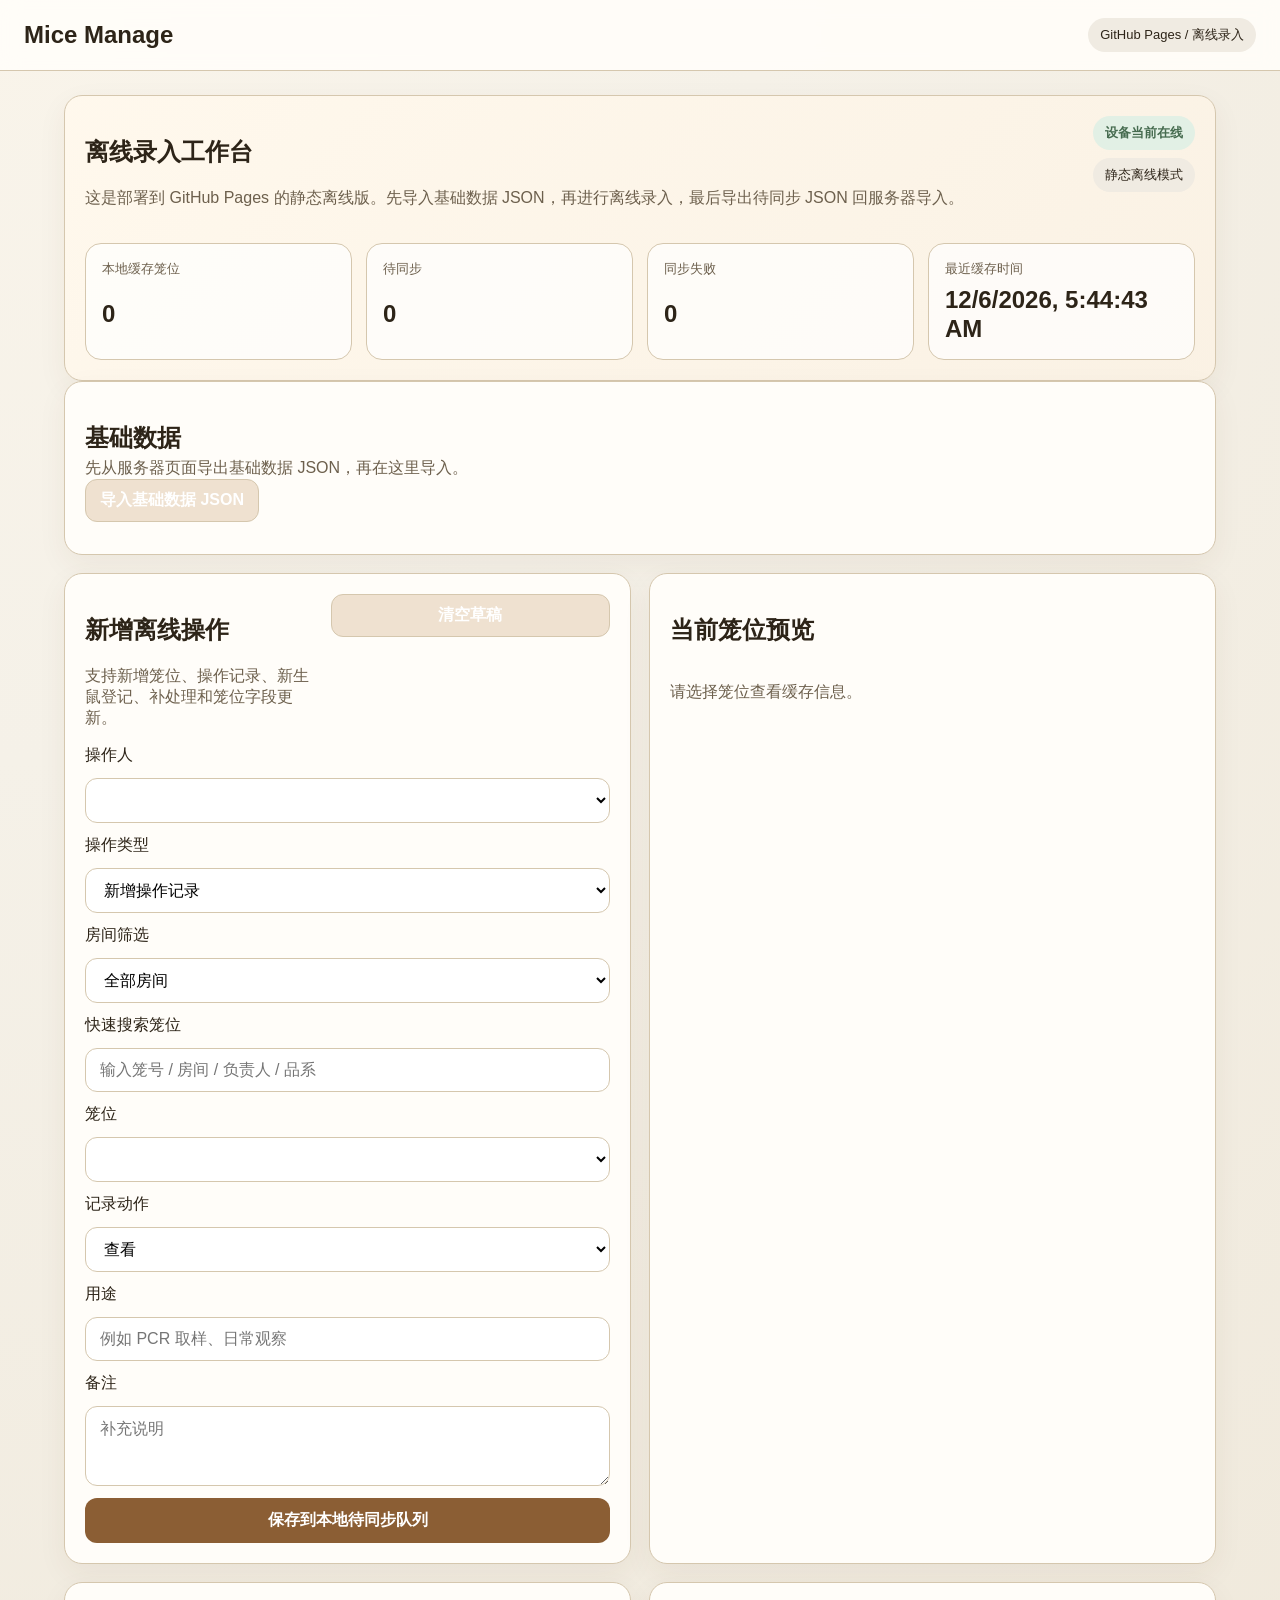
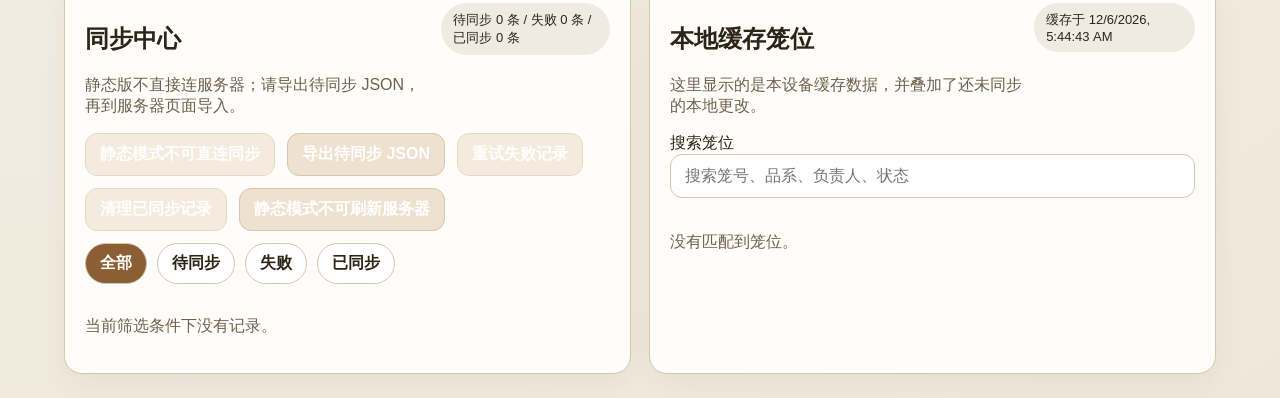
==== docs/index.html @ 8b583c90 "Prepare offline frontend for GitHub Pages" ====
﻿<!DOCTYPE html>
<html lang="zh-CN">
<head>
    <meta charset="UTF-8">
    <meta name="viewport" content="width=device-width, initial-scale=1.0">
    <title>Mice Manage</title>
    <meta name="theme-color" content="#9a6b3a">
    <meta name="apple-mobile-web-app-capable" content="yes">
    <meta name="apple-mobile-web-app-status-bar-style" content="default">
    <link rel="manifest" href="./manifest.json">
    <link rel="stylesheet" href="./styles.css">
</head>
<body>
    <header class="topbar">
        <div>
            <span class="brand">Mice Manage</span>
        </div>
        <nav class="nav">
            <span class="user-chip">GitHub Pages / 离线录入</span>
        </nav>
    </header>

    <main class="page">
        <section class="panel hero-panel">
            <div class="panel-header">
                <div>
                    <h1>离线录入工作台</h1>
                    <p class="muted">这是部署到 GitHub Pages 的静态离线版。先导入基础数据 JSON，再进行离线录入，最后导出待同步 JSON 回服务器导入。</p>
                </div>
                <div class="status-stack">
                    <span id="network-status" class="status-badge">检测网络中</span>
                    <span id="server-status" class="user-chip">静态离线模式</span>
                </div>
            </div>

            <div class="stats-grid">
                <article class="stat-card"><span class="stat-label">本地缓存笼位</span><strong id="stat-cages">0</strong></article>
                <article class="stat-card"><span class="stat-label">待同步</span><strong id="stat-pending">0</strong></article>
                <article class="stat-card"><span class="stat-label">同步失败</span><strong id="stat-failed">0</strong></article>
                <article class="stat-card"><span class="stat-label">最近缓存时间</span><strong id="stat-cache-time">未缓存</strong></article>
            </div>

            <div id="notice-banner" class="notice-banner hidden"></div>
        </section>

        <section class="panel">
            <div class="section-head">
                <div>
                    <h2>基础数据</h2>
                    <p class="muted">先从服务器页面导出基础数据 JSON，再在这里导入。</p>
                </div>
            </div>
            <div class="action-row">
                <button id="import-bootstrap-button" type="button" class="ghost-button">导入基础数据 JSON</button>
                <input id="bootstrap-file-input" type="file" accept=".json,application/json" class="hidden">
            </div>
        </section>

        <section class="detail-layout">
            <article class="panel">
                <div class="panel-header">
                    <div>
                        <h2>新增离线操作</h2>
                        <p class="muted">支持新增笼位、操作记录、新生鼠登记、补处理和笼位字段更新。</p>
                    </div>
                    <button id="clear-draft-button" type="button" class="ghost-button">清空草稿</button>
                </div>

                <form id="offline-form" class="stack-form">
                    <label for="operator-name">操作人</label>
                    <select id="operator-name" required></select>

                    <label for="action-type">操作类型</label>
                    <select id="action-type" required>
                        <option value="add_usage_record">新增操作记录</option>
                        <option value="add_birth_record">新增新生鼠登记</option>
                        <option value="update_birth_processing">补填新生鼠处理</option>
                        <option value="update_cage_fields">更新笼位字段</option>
                        <option value="create_cage">新增笼位</option>
                    </select>

                    <div id="existing-cage-fields" class="stack-form">
                        <label for="offline-room-filter">房间筛选</label>
                        <select id="offline-room-filter"></select>
                        <label for="offline-cage-search">快速搜索笼位</label>
                        <input id="offline-cage-search" type="text" placeholder="输入笼号 / 房间 / 负责人 / 品系">
                        <label for="cage-code">笼位</label>
                        <select id="cage-code"></select>
                    </div>

                    <div id="usage-fields" class="stack-form action-fields">
                        <label for="record-action">记录动作</label>
                        <select id="record-action"></select>
                        <label for="record-purpose">用途</label>
                        <input id="record-purpose" type="text" placeholder="例如 PCR 取样、日常观察">
                        <label for="record-note">备注</label>
                        <textarea id="record-note" rows="3" placeholder="补充说明"></textarea>
                    </div>

                    <div id="birth-fields" class="stack-form action-fields hidden">
                        <label for="birth-date">出生日期</label>
                        <input id="birth-date" type="date">
                        <label for="birth-count">数量</label>
                        <input id="birth-count" type="number" min="0" value="0">
                        <label for="birth-codes">编号</label>
                        <input id="birth-codes" type="text" placeholder="例如 1-8">
                        <label for="birth-note">备注</label>
                        <textarea id="birth-note" rows="3" placeholder="补充新生鼠情况"></textarea>
                    </div>

                    <div id="processing-fields" class="stack-form action-fields hidden">
                        <label for="birth-record-id">新生鼠记录</label>
                        <select id="birth-record-id"></select>
                        <label for="processing-text">处理内容</label>
                        <input id="processing-text" type="text" placeholder="例如 已分笼、已处死">
                    </div>

                    <div id="update-fields" class="stack-form action-fields hidden">
                        <label for="update-strain">品系 / 基因型</label>
                        <input id="update-strain" type="text">
                        <label for="update-male-code">父本编号-DOB</label>
                        <input id="update-male-code" type="text">
                        <label for="update-female-code">母本编号-DOB</label>
                        <input id="update-female-code" type="text">
                        <label for="update-setup-date">合笼日期</label>
                        <input id="update-setup-date" type="date">
                        <label for="update-room-name">房间</label>
                        <input id="update-room-name" type="text">
                        <label for="update-rack-name">笼架</label>
                        <input id="update-rack-name" type="text">
                        <label for="update-status">状态</label>
                        <select id="update-status"></select>
                        <label for="update-note">备注</label>
                        <textarea id="update-note" rows="3" placeholder="补充说明"></textarea>
                    </div>

                    <div id="create-fields" class="stack-form action-fields hidden">
                        <label for="create-cage-code">笼位编号</label>
                        <input id="create-cage-code" type="text" placeholder="例如 A1-09">
                        <label for="create-room-name">房间</label>
                        <input id="create-room-name" type="text" placeholder="例如 SPF-A房间">
                        <label for="create-rack-name">笼架</label>
                        <input id="create-rack-name" type="text" placeholder="例如 A架-1层">
                        <div id="create-owner-select-wrap" class="stack-form">
                            <label for="create-owner-id">负责人</label>
                            <select id="create-owner-id"></select>
                        </div>
                        <div id="create-owner-fixed-wrap" class="stack-form hidden">
                            <label>负责人</label>
                            <input id="create-owner-fixed" type="text" disabled>
                        </div>
                        <label for="create-strain">品系 / 基因型</label>
                        <input id="create-strain" type="text">
                        <label for="create-male-code">父本编号-DOB</label>
                        <input id="create-male-code" type="text">
                        <label for="create-female-code">母本编号-DOB</label>
                        <input id="create-female-code" type="text">
                        <label for="create-setup-date">合笼日期</label>
                        <input id="create-setup-date" type="date">
                        <label for="create-status">状态</label>
                        <select id="create-status"></select>
                        <label for="create-note">备注</label>
                        <textarea id="create-note" rows="3" placeholder="补充说明"></textarea>
                    </div>

                    <button id="save-button" type="submit">保存到本地待同步队列</button>
                </form>
            </article>

            <article class="panel">
                <h2>当前笼位预览</h2>
                <div id="selected-cage" class="selected-cage-card"><p class="muted">请选择笼位查看缓存信息。</p></div>
            </article>
        </section>

        <section class="detail-layout">
            <article class="panel">
                <div class="panel-header">
                    <div>
                        <h2>同步中心</h2>
                        <p class="muted">静态版不直接连服务器；请导出待同步 JSON，再到服务器页面导入。</p>
                    </div>
                    <span id="sync-summary" class="user-chip">本地队列尚未加载</span>
                </div>

                <div class="action-row">
                    <button id="sync-button" type="button" class="ghost-button">静态模式不可直连同步</button>
                    <button id="export-json-button" type="button" class="ghost-button">导出待同步 JSON</button>
                    <button id="retry-failed-button" type="button" class="ghost-button">重试失败记录</button>
                    <button id="clear-synced-button" type="button" class="ghost-button">清理已同步记录</button>
                    <button id="refresh-button" type="button" class="ghost-button">静态模式不可刷新服务器</button>
                </div>

                <div class="filter-row">
                    <button type="button" class="chip-button active" data-filter="all">全部</button>
                    <button type="button" class="chip-button" data-filter="pending">待同步</button>
                    <button type="button" class="chip-button" data-filter="failed">失败</button>
                    <button type="button" class="chip-button" data-filter="success">已同步</button>
                </div>

                <div id="queue-list" class="timeline"></div>
            </article>

            <article class="panel">
                <div class="panel-header">
                    <div>
                        <h2>本地缓存笼位</h2>
                        <p class="muted">这里显示的是本设备缓存数据，并叠加了还未同步的本地更改。</p>
                    </div>
                    <span class="user-chip" id="cache-time">尚未缓存</span>
                </div>

                <label for="cage-search">搜索笼位</label>
                <input id="cage-search" type="text" placeholder="搜索笼号、品系、负责人、状态">
                <div id="cage-cache-list" class="card-grid"></div>
            </article>
        </section>
    </main>

    <script id="bootstrap-data" type="application/json"></script>
    <script id="offline-operator-data" type="application/json">null</script>
    <script id="offline-config" type="application/json">{"mode":"export-only","api_base_url":""}</script>
    <script src="./offline.js"></script>
    <script>
        if ("serviceWorker" in navigator) {
            window.addEventListener("load", function () {
                navigator.serviceWorker.register("./sw.js").catch(function (error) {
                    console.error("Service worker registration failed:", error);
                });
            });
        }
    </script>
</body>
</html>
---- docs/styles.css ----
:root {
    --bg: #f5f1e8;
    --panel: #fffdf9;
    --border: #d5c7ae;
    --text: #2d2418;
    --muted: #6d604d;
    --accent: #8b5e34;
    --accent-soft: #efe1d0;
    --ok: #476c50;
    --warn: #9a6b1c;
    --danger: #9b3d33;
    --info: #3d647c;
}

* {
    box-sizing: border-box;
}

body {
    margin: 0;
    color: var(--text);
    background:
        radial-gradient(circle at top left, #f9f4ea 0, #f5f1e8 32%, #efe8da 100%);
    font-family: "Microsoft YaHei", "PingFang SC", sans-serif;
}

a {
    color: inherit;
    text-decoration: none;
}

.topbar {
    display: flex;
    justify-content: space-between;
    align-items: center;
    gap: 16px;
    padding: 18px 24px;
    border-bottom: 1px solid var(--border);
    background: rgba(255, 253, 249, 0.92);
    backdrop-filter: blur(10px);
}

.brand {
    font-size: 24px;
    font-weight: 700;
}

.subtitle,
.muted {
    color: var(--muted);
}

.subtitle {
    margin: 4px 0 0;
    font-size: 14px;
}

.nav {
    display: flex;
    align-items: center;
    gap: 12px;
    flex-wrap: wrap;
}

.page {
    max-width: 1200px;
    margin: 0 auto;
    padding: 24px;
}

.panel {
    background: var(--panel);
    border: 1px solid var(--border);
    border-radius: 18px;
    padding: 20px;
    box-shadow: 0 10px 30px rgba(77, 52, 27, 0.06);
}

.hero-panel {
    background:
        linear-gradient(135deg, rgba(255, 248, 236, 0.96), rgba(250, 241, 227, 0.96)),
        var(--panel);
}

.narrow {
    max-width: 520px;
    margin: 40px auto;
}

.panel-header,
.card-top,
.timeline-head {
    display: flex;
    align-items: flex-start;
    justify-content: space-between;
    gap: 12px;
}

.status-stack {
    display: grid;
    gap: 8px;
    justify-items: end;
}

.filters,
.stack-form {
    display: grid;
    gap: 12px;
}

.dashboard-form-grid {
    display: grid;
    gap: 12px;
    grid-template-columns: repeat(auto-fit, minmax(180px, 1fr));
}

.quick-edit-form {
    display: grid;
    gap: 10px;
    padding-top: 8px;
    border-top: 1px solid #eadbc5;
}

.full-span {
    grid-column: 1 / -1;
}

.filters {
    grid-template-columns: 2fr 1fr 1fr auto;
    margin-top: 16px;
}

.sub-panel {
    margin-top: 18px;
    padding-top: 18px;
    border-top: 1px solid var(--border);
}

.import-form {
    display: flex;
    gap: 12px;
    align-items: center;
    flex-wrap: wrap;
    margin-top: 12px;
}

.import-form input[type="file"] {
    flex: 1 1 280px;
}

.import-form button {
    width: auto;
}

.action-row {
    display: flex;
    gap: 12px;
    flex-wrap: wrap;
    margin-bottom: 12px;
}

.filter-row {
    display: flex;
    gap: 10px;
    flex-wrap: wrap;
    margin-bottom: 16px;
}

.stats-grid {
    display: grid;
    grid-template-columns: repeat(auto-fit, minmax(180px, 1fr));
    gap: 14px;
    margin-top: 18px;
}

.stat-card {
    display: grid;
    gap: 8px;
    padding: 16px;
    border-radius: 16px;
    border: 1px solid var(--border);
    background: rgba(255, 255, 255, 0.72);
}

.stat-label {
    color: var(--muted);
    font-size: 13px;
}

.stat-card strong {
    font-size: 24px;
    line-height: 1.2;
}

.notice-banner {
    margin-top: 16px;
    padding: 14px 16px;
    border-radius: 14px;
    border: 1px solid transparent;
    font-weight: 600;
}

.notice-banner.info {
    background: #e8f1f6;
    border-color: #bfd6e4;
    color: var(--info);
}

.notice-banner.success {
    background: #e7f2e8;
    border-color: #c7ddca;
    color: var(--ok);
}

.notice-banner.warn {
    background: #f7efe2;
    border-color: #e8d3a8;
    color: var(--warn);
}

.notice-banner.error {
    background: #f7e8e6;
    border-color: #e5bdb6;
    color: var(--danger);
}

.action-row button,
.action-row .ghost-button {
    width: auto;
}

input,
select,
textarea,
button {
    width: 100%;
    padding: 12px 14px;
    border-radius: 12px;
    border: 1px solid var(--border);
    background: white;
    font: inherit;
}

button,
.primary-link,
.ghost-button,
.link-button {
    cursor: pointer;
}

button,
.primary-link {
    display: inline-flex;
    align-items: center;
    justify-content: center;
    border: none;
    background: var(--accent);
    color: white;
    font-weight: 700;
}

button:disabled {
    opacity: 0.65;
    cursor: not-allowed;
}

.ghost-button,
.link-button {
    display: inline-flex;
    align-items: center;
    justify-content: center;
    padding: 10px 14px;
    border-radius: 12px;
    border: 1px solid var(--border);
    background: var(--accent-soft);
}

.danger-button {
    background: var(--danger);
    color: white;
}

.delete-form {
    margin-top: 12px;
}

.user-chip,
.status-badge {
    display: inline-flex;
    align-items: center;
    padding: 8px 12px;
    border-radius: 999px;
    font-size: 13px;
}

.user-chip {
    background: #f0ebe2;
}

.status-badge {
    background: #e2f0e5;
    color: var(--ok);
    font-weight: 700;
}

.card-badges {
    display: flex;
    align-items: center;
    gap: 8px;
    flex-wrap: wrap;
    justify-content: flex-end;
}

.alert-badge {
    display: inline-flex;
    align-items: center;
    padding: 8px 12px;
    border-radius: 999px;
    font-size: 13px;
    font-weight: 700;
    background: #f7e8e6;
    color: var(--danger);
}

.warning-badge {
    display: inline-flex;
    align-items: center;
    padding: 8px 12px;
    border-radius: 999px;
    font-size: 13px;
    font-weight: 700;
    background: #fff2c9;
    color: #9a6a00;
}

.infertility-badge {
    display: inline-flex;
    align-items: center;
    padding: 8px 12px;
    border-radius: 999px;
    font-size: 13px;
    font-weight: 700;
    background: #efe7ff;
    color: #6e45b8;
}

.network-online {
    background: #e2f0e5;
    color: var(--ok);
}

.network-offline {
    background: #f7e8e6;
    color: var(--danger);
}

.server-ok {
    background: #e8f1f6;
    color: var(--info);
}

.server-bad {
    background: #f7e8e6;
    color: var(--danger);
}

.card-grid,
.detail-layout {
    display: grid;
    gap: 18px;
    margin-top: 18px;
}

.card-grid {
    grid-template-columns: repeat(auto-fit, minmax(280px, 1fr));
}

.detail-layout {
    grid-template-columns: repeat(auto-fit, minmax(320px, 1fr));
}

.cage-card {
    display: grid;
    gap: 16px;
    padding: 18px;
    background: rgba(255, 253, 249, 0.92);
    border: 1px solid var(--border);
    border-radius: 18px;
}

.info-box {
    display: grid;
    gap: 6px;
    padding: 12px 14px;
    border-radius: 14px;
    background: rgba(244, 239, 229, 0.9);
    border: 1px solid rgba(212, 197, 170, 0.7);
}

.info-box p {
    margin: 0;
    font-size: 14px;
}

.birth-history {
    display: grid;
    gap: 12px;
    margin-top: 18px;
}

.section-head h2 {
    margin-bottom: 4px;
}

.section-head p {
    margin: 0;
}

.birth-item {
    gap: 8px;
}

.birth-action-row {
    display: flex;
    align-items: end;
    gap: 10px;
    flex-wrap: wrap;
}

.inline-compact-form {
    flex: 1 1 260px;
    display: grid;
    grid-template-columns: minmax(0, 1fr) auto;
    gap: 8px;
    align-items: end;
}

.inline-compact-form label {
    grid-column: 1 / -1;
    margin-bottom: 0;
}

.inline-compact-form input {
    min-width: 0;
}

.small-button,
.small-link {
    padding: 8px 12px;
    font-size: 13px;
    border-radius: 10px;
    white-space: nowrap;
}

.small-link {
    width: fit-content;
}

.birth-action-row .delete-form {
    margin-top: 0;
}

.image-link-row {
    display: flex;
    align-items: center;
    gap: 10px;
    flex-wrap: wrap;
}

.birth-image-list {
    display: grid;
    gap: 8px;
}

.title-row {
    display: flex;
    align-items: center;
    gap: 14px;
    flex-wrap: wrap;
}

.title-row h1 {
    margin: 0;
}

.cage-tag-actions {
    display: flex;
    align-items: center;
    gap: 10px;
    flex-wrap: wrap;
}

.inline-upload-form {
    display: flex;
    align-items: center;
    gap: 8px;
    flex-wrap: wrap;
}

.inline-upload-form input[type="file"] {
    max-width: 220px;
}

.image-preview-wrap {
    display: flex;
    justify-content: center;
    padding: 8px 0 0;
}

.image-preview {
    max-width: 100%;
    max-height: 70vh;
    border-radius: 16px;
    border: 1px solid var(--border);
    background: white;
}

.inline-delete-form {
    margin-top: 0;
}

.add-cage-card {
    align-content: center;
    justify-items: center;
    min-height: 100%;
    text-align: center;
    border: 2px dashed var(--border);
    background: rgba(255, 250, 242, 0.9);
}

.add-cage-card:hover {
    border-color: var(--accent);
    background: rgba(250, 241, 227, 0.96);
}

.add-cage-symbol {
    display: flex;
    align-items: center;
    justify-content: center;
    width: 72px;
    height: 72px;
    border-radius: 50%;
    background: var(--accent-soft);
    color: var(--accent);
    font-size: 44px;
    font-weight: 700;
    line-height: 1;
}

.selected-cage-card {
    display: grid;
    gap: 14px;
    min-height: 220px;
}

.meta-grid,
.detail-grid {
    display: grid;
    gap: 12px;
}

.meta-grid {
    grid-template-columns: repeat(2, minmax(0, 1fr));
}

.detail-grid {
    grid-template-columns: repeat(2, minmax(0, 1fr));
}

.compact-grid {
    gap: 10px;
}

dt {
    font-size: 13px;
    color: var(--muted);
}

dd {
    margin: 4px 0 0;
}

.notes {
    min-height: 44px;
}

.hidden {
    display: none;
}

.timeline {
    display: grid;
    gap: 12px;
}

.timeline-item {
    padding: 14px;
    border-radius: 14px;
    background: #faf5ed;
    border: 1px solid #eadbc5;
}

.queue-status {
    display: inline-flex;
    align-items: center;
    padding: 6px 10px;
    border-radius: 999px;
    font-size: 12px;
    font-weight: 700;
}

.queue-pending {
    background: #f7efe2;
    color: var(--warn);
}

.queue-failed {
    background: #f7e8e6;
    color: var(--danger);
}

.queue-success {
    background: #e2f0e5;
    color: var(--ok);
}

.chip-button {
    width: auto;
    padding: 9px 14px;
    border-radius: 999px;
    border: 1px solid var(--border);
    background: white;
    color: var(--text);
}

.chip-button.active {
    background: var(--accent);
    color: white;
}

.data-table {
    width: 100%;
    border-collapse: collapse;
}

.data-table th,
.data-table td {
    padding: 12px;
    border-bottom: 1px solid #ece0cd;
    text-align: left;
    vertical-align: top;
}

.form-actions {
    margin-top: 14px;
    display: flex;
    justify-content: flex-start;
}

.birth-preview-list {
    margin-top: 16px;
    display: grid;
    gap: 12px;
}

.compact-box {
    padding: 14px;
}

.announcement-board {
    display: grid;
    gap: 16px;
}

.announcement-panel {
    margin-top: 18px;
}

.announcement-list {
    display: grid;
    grid-template-columns: repeat(3, minmax(0, 1fr));
    gap: 12px;
}

.announcement-item {
    padding: 14px 16px;
}

.announcement-head {
    display: flex;
    justify-content: space-between;
    align-items: flex-start;
    gap: 16px;
    margin-bottom: 8px;
}

.announcement-meta {
    display: grid;
    justify-items: end;
    gap: 6px;
    color: var(--muted);
    font-size: 14px;
}

.announcement-item p {
    margin: 0;
    white-space: pre-wrap;
    word-break: break-word;
}

.tiny-button {
    width: auto;
    min-width: 0;
    padding: 6px 10px;
    font-size: 12px;
    line-height: 1.2;
}

@media (max-width: 768px) {
    .topbar,
    .panel-header,
    .card-top,
    .timeline-head,
    .announcement-head {
        flex-direction: column;
        align-items: stretch;
    }

    .filters,
    .detail-grid,
    .action-row,
    .announcement-list {
        grid-template-columns: 1fr;
    }

    .dashboard-form-grid {
        grid-template-columns: 1fr;
    }

    .action-row {
        display: grid;
    }

    .status-stack {
        justify-items: start;
    }

    .announcement-meta {
        justify-items: start;
    }

    .page {
        padding: 16px;
    }
}
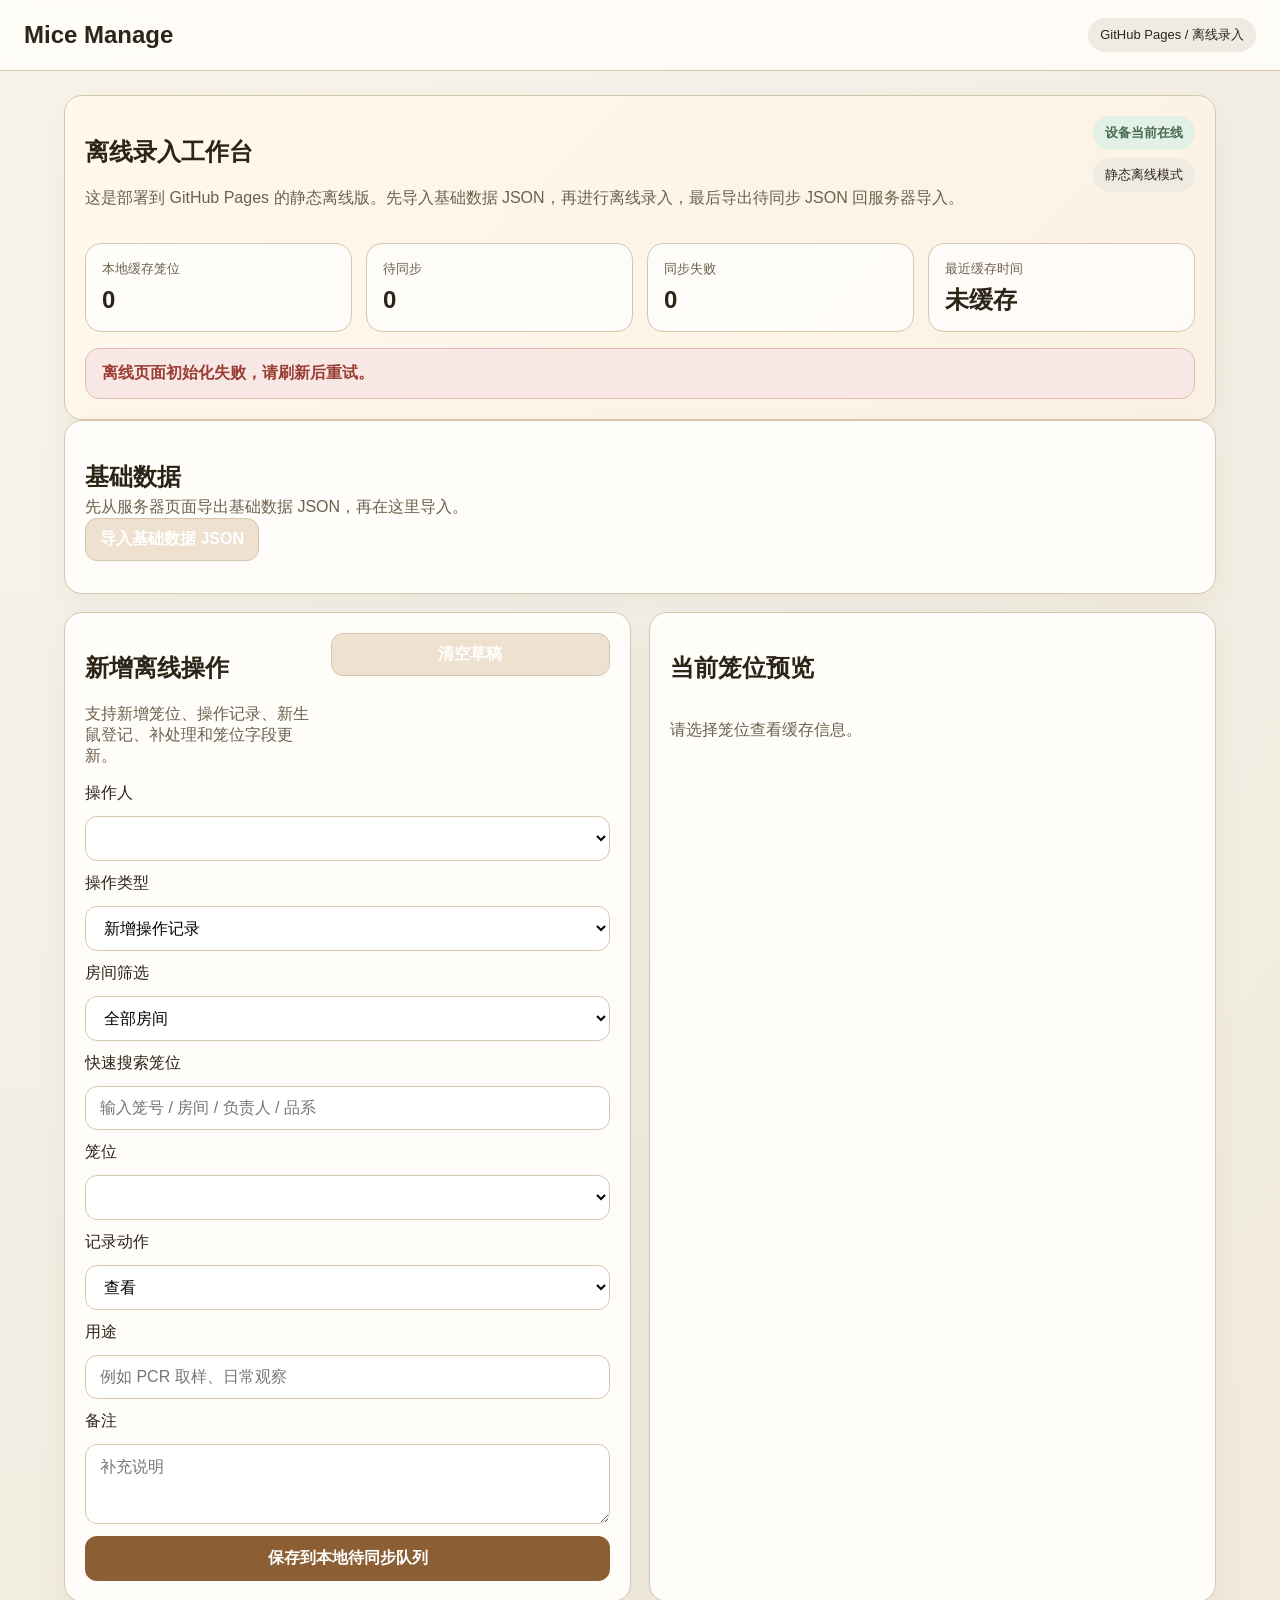
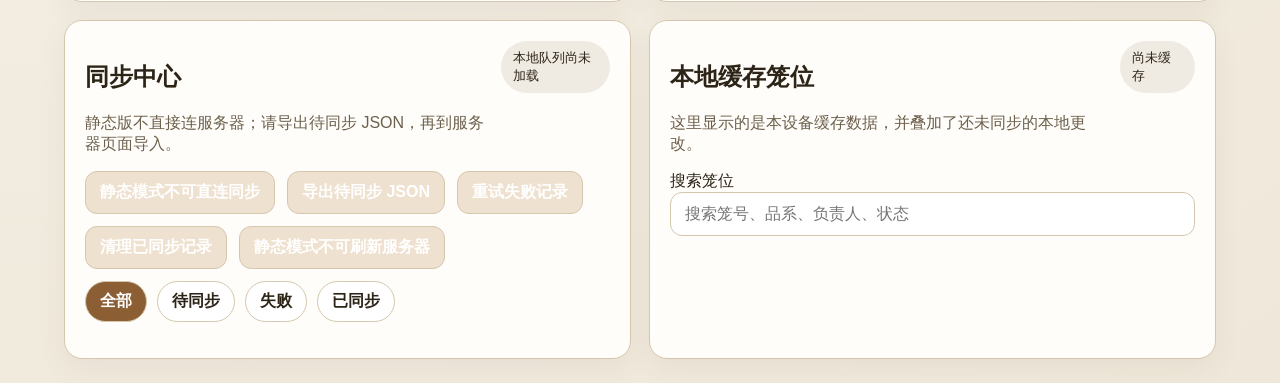
==== commit e78aa318: "Bump Pages cache for offline sync UI" ====
--- a/docs/index.html
+++ b/docs/index.html
@@ -220,7 +220,7 @@
     <script id="bootstrap-data" type="application/json"></script>
     <script id="offline-operator-data" type="application/json">null</script>
     <script id="offline-config" type="application/json">{"mode":"export-only","api_base_url":""}</script>
-    <script src="./offline.js"></script>
+    <script src="./offline.js?v=20260326h"></script>
     <script>
         if ("serviceWorker" in navigator) {
             window.addEventListener("load", function () {
@@ -232,3 +232,4 @@
     </script>
 </body>
 </html>
+
--- a/docs/styles.css
+++ b/docs/styles.css
@@ -62,6 +62,28 @@
     flex-wrap: wrap;
 }
 
+.header-import-form {
+    display: flex;
+    align-items: center;
+    gap: 8px;
+    flex-wrap: nowrap;
+}
+
+.header-import-form input[type="file"] {
+    width: 190px;
+    min-width: 190px;
+    padding: 8px 10px;
+    border: 1px solid var(--border);
+    background: white;
+    font-size: 12px;
+}
+
+.header-import-form .tiny-button {
+    width: auto;
+    padding: 8px 12px;
+    white-space: nowrap;
+}
+
 .page {
     max-width: 1200px;
     margin: 0 auto;
@@ -157,6 +179,13 @@
     gap: 12px;
     flex-wrap: wrap;
     margin-bottom: 12px;
+}
+
+.top-actions {
+    display: flex;
+    align-items: center;
+    gap: 10px;
+    flex-wrap: wrap;
 }
 
 .filter-row {
@@ -600,6 +629,29 @@
     border: 1px solid #eadbc5;
 }
 
+.timeline-head-actions {
+    display: inline-flex;
+    align-items: center;
+    gap: 8px;
+}
+
+.queue-delete-button {
+    width: 26px;
+    min-width: 26px;
+    height: 26px;
+    padding: 0;
+    border-radius: 999px;
+    border: 1px solid #d8c2a0;
+    background: #fffaf2;
+    color: #8b5e34;
+    font-size: 16px;
+    line-height: 1;
+}
+
+.queue-delete-button:hover {
+    background: #f4e7d3;
+}
+
 .queue-status {
     display: inline-flex;
     align-items: center;
@@ -643,12 +695,61 @@
     border-collapse: collapse;
 }
 
+.table-wrap {
+    overflow-x: auto;
+}
+
 .data-table th,
 .data-table td {
     padding: 12px;
     border-bottom: 1px solid #ece0cd;
     text-align: left;
     vertical-align: top;
+}
+
+.records-table {
+    table-layout: fixed;
+}
+
+.records-table .time-cell,
+.records-table .cage-cell,
+.records-table .user-cell,
+.records-table .action-cell {
+    white-space: normal;
+    word-break: break-word;
+}
+
+.records-table .purpose-cell,
+.records-table .note-cell {
+    white-space: normal;
+    word-break: break-word;
+    min-width: 220px;
+    line-height: 1.55;
+}
+
+.user-admin-list {
+    display: grid;
+    gap: 16px;
+}
+
+.user-admin-card {
+    display: grid;
+    gap: 12px;
+}
+
+.user-admin-form {
+    display: grid;
+    gap: 14px;
+}
+
+.user-admin-grid {
+    display: grid;
+    gap: 12px;
+    grid-template-columns: repeat(auto-fit, minmax(180px, 1fr));
+}
+
+.user-admin-actions {
+    margin-bottom: 0;
 }
 
 .form-actions {
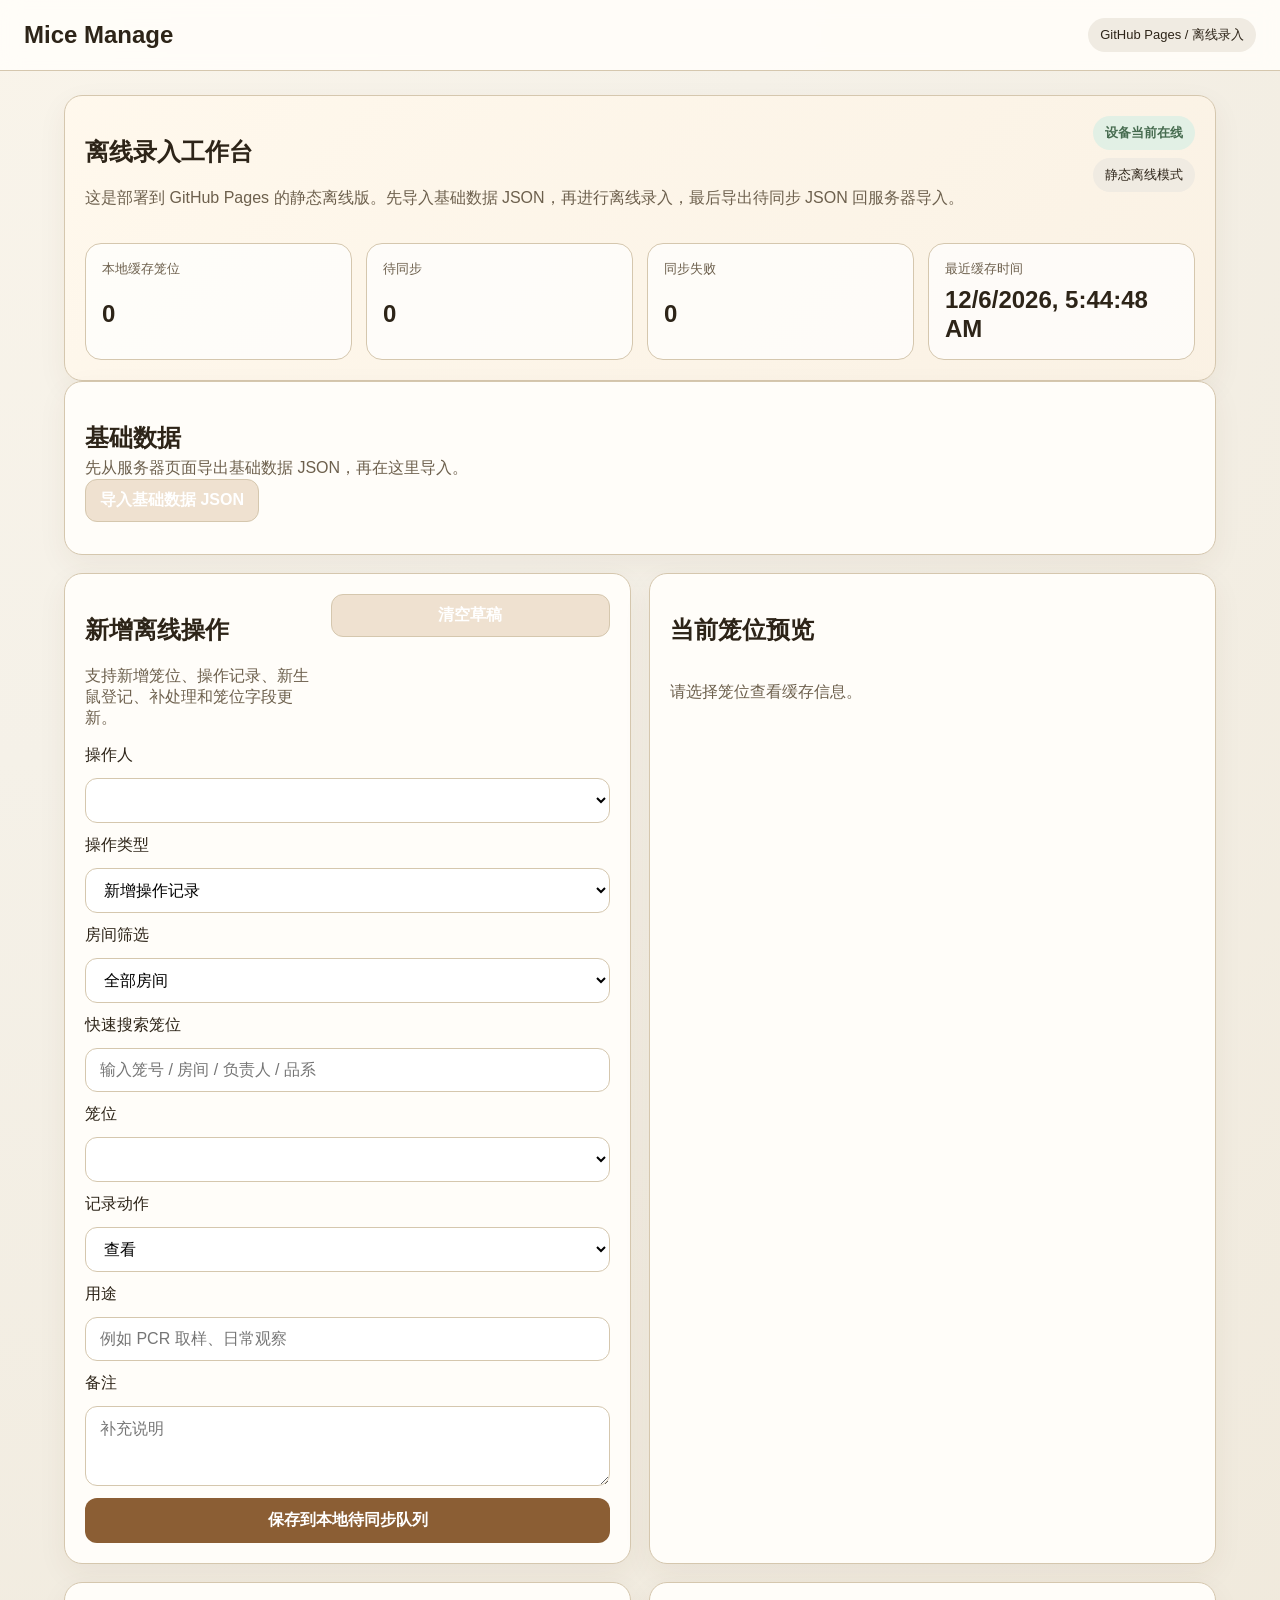
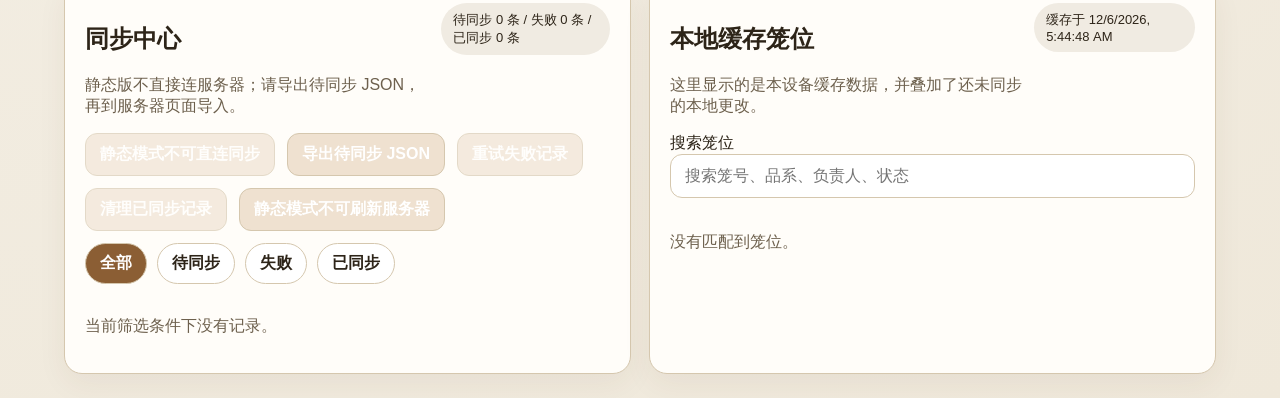
==== commit 6a823a90: "Fix offline Pages initialization for legacy form layout" ====
--- a/docs/index.html
+++ b/docs/index.html
@@ -220,7 +220,7 @@
     <script id="bootstrap-data" type="application/json"></script>
     <script id="offline-operator-data" type="application/json">null</script>
     <script id="offline-config" type="application/json">{"mode":"export-only","api_base_url":""}</script>
-    <script src="./offline.js?v=20260326h"></script>
+    <script src="./offline.js?v=20260326i"></script>
     <script>
         if ("serviceWorker" in navigator) {
             window.addEventListener("load", function () {
@@ -233,3 +233,4 @@
 </body>
 </html>
 
+
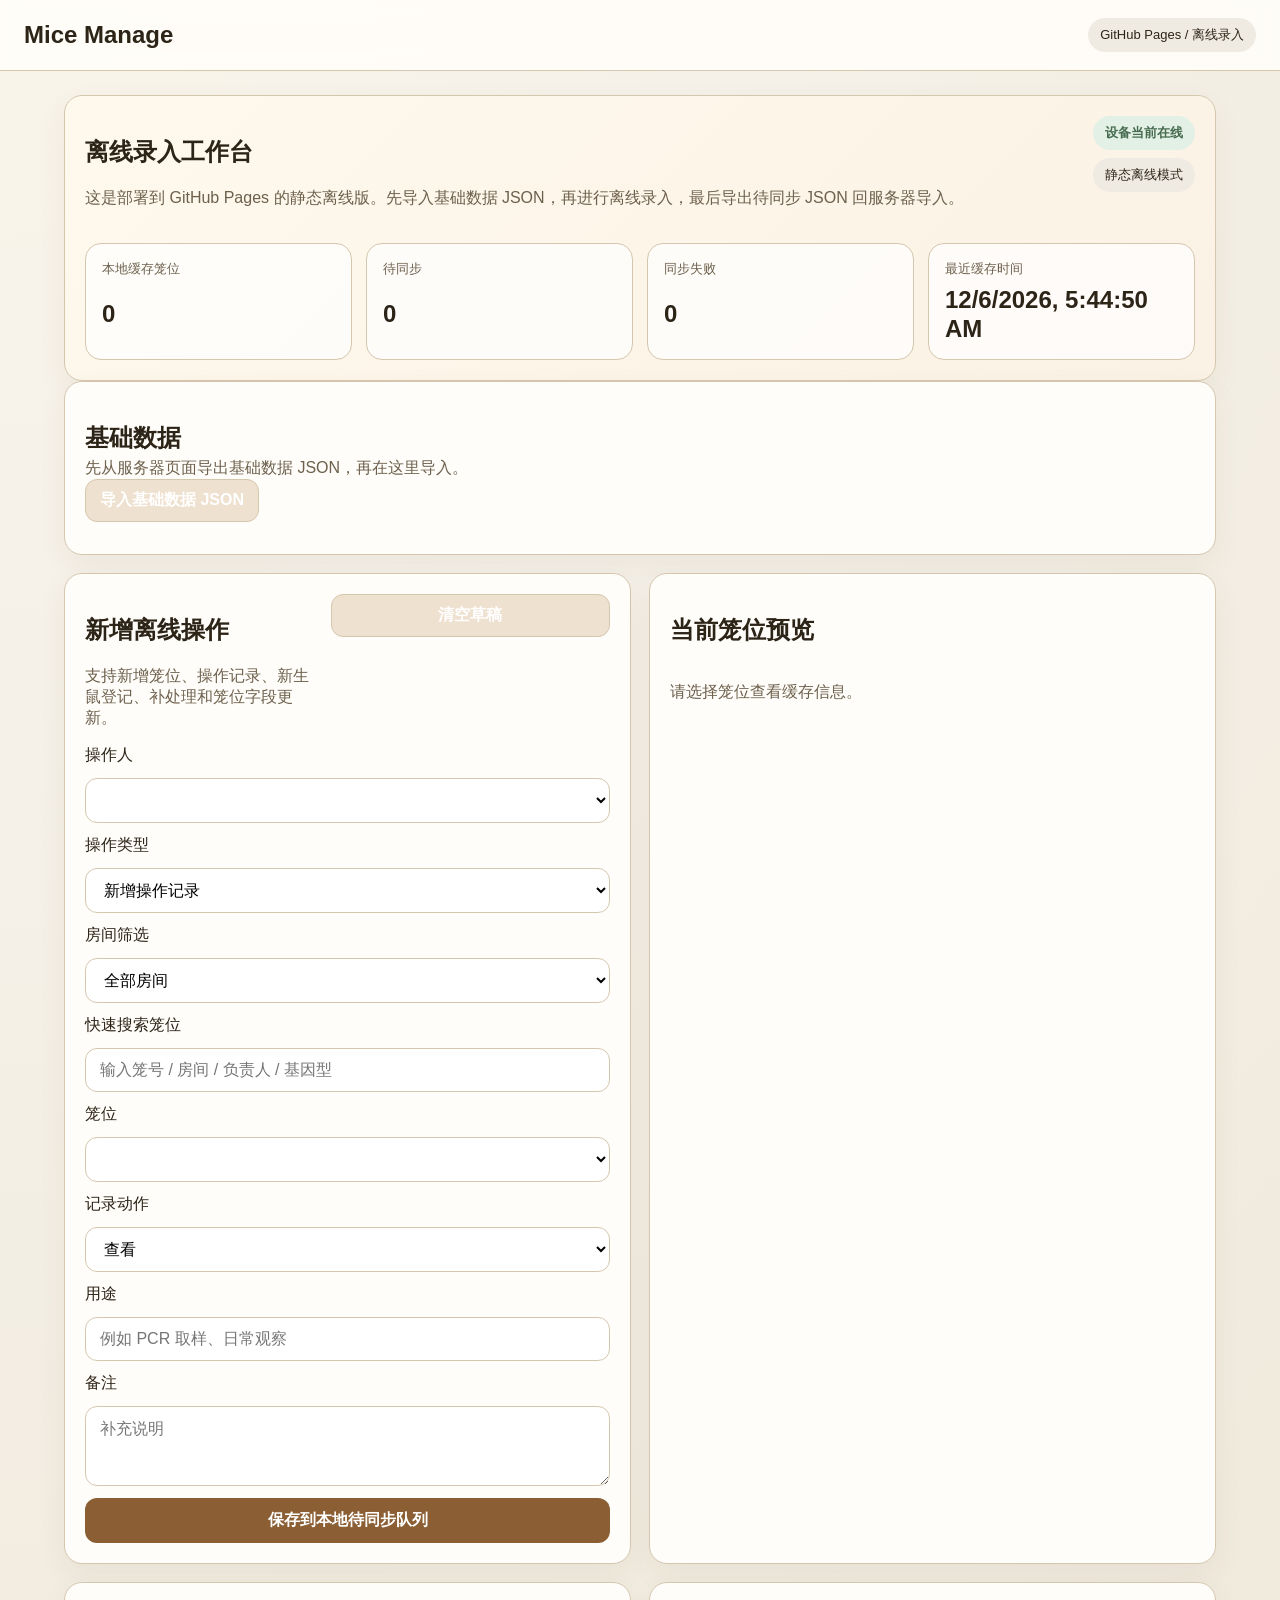
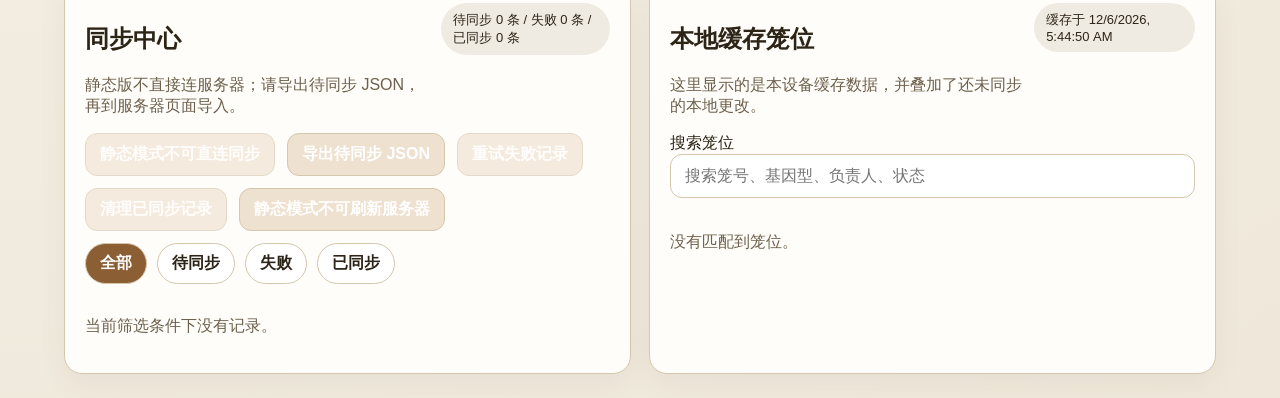
==== commit 84031ce0: "Update Pages genotype field labels" ====
--- a/docs/index.html
+++ b/docs/index.html
@@ -83,7 +83,7 @@
                         <label for="offline-room-filter">房间筛选</label>
                         <select id="offline-room-filter"></select>
                         <label for="offline-cage-search">快速搜索笼位</label>
-                        <input id="offline-cage-search" type="text" placeholder="输入笼号 / 房间 / 负责人 / 品系">
+                        <input id="offline-cage-search" type="text" placeholder="输入笼号 / 房间 / 负责人 / 基因型">
                         <label for="cage-code">笼位</label>
                         <select id="cage-code"></select>
                     </div>
@@ -116,8 +116,10 @@
                     </div>
 
                     <div id="update-fields" class="stack-form action-fields hidden">
-                        <label for="update-strain">品系 / 基因型</label>
-                        <input id="update-strain" type="text">
+                                                <label for="update-male-genotype">父本基因型</label>
+                        <input id="update-male-genotype" type="text">
+                        <label for="update-female-genotype">母本基因型</label>
+                        <input id="update-female-genotype" type="text">
                         <label for="update-male-code">父本编号-DOB</label>
                         <input id="update-male-code" type="text">
                         <label for="update-female-code">母本编号-DOB</label>
@@ -149,8 +151,10 @@
                             <label>负责人</label>
                             <input id="create-owner-fixed" type="text" disabled>
                         </div>
-                        <label for="create-strain">品系 / 基因型</label>
-                        <input id="create-strain" type="text">
+                                                <label for="create-male-genotype">父本基因型</label>
+                        <input id="create-male-genotype" type="text">
+                        <label for="create-female-genotype">母本基因型</label>
+                        <input id="create-female-genotype" type="text">
                         <label for="create-male-code">父本编号-DOB</label>
                         <input id="create-male-code" type="text">
                         <label for="create-female-code">母本编号-DOB</label>
@@ -211,7 +215,7 @@
                 </div>
 
                 <label for="cage-search">搜索笼位</label>
-                <input id="cage-search" type="text" placeholder="搜索笼号、品系、负责人、状态">
+                <input id="cage-search" type="text" placeholder="搜索笼号、基因型、负责人、状态">
                 <div id="cage-cache-list" class="card-grid"></div>
             </article>
         </section>
@@ -220,7 +224,7 @@
     <script id="bootstrap-data" type="application/json"></script>
     <script id="offline-operator-data" type="application/json">null</script>
     <script id="offline-config" type="application/json">{"mode":"export-only","api_base_url":""}</script>
-    <script src="./offline.js?v=20260326i"></script>
+    <script src="./offline.js?v=20260326j"></script>
     <script>
         if ("serviceWorker" in navigator) {
             window.addEventListener("load", function () {
@@ -234,3 +238,6 @@
 </html>
 
 
+
+
+
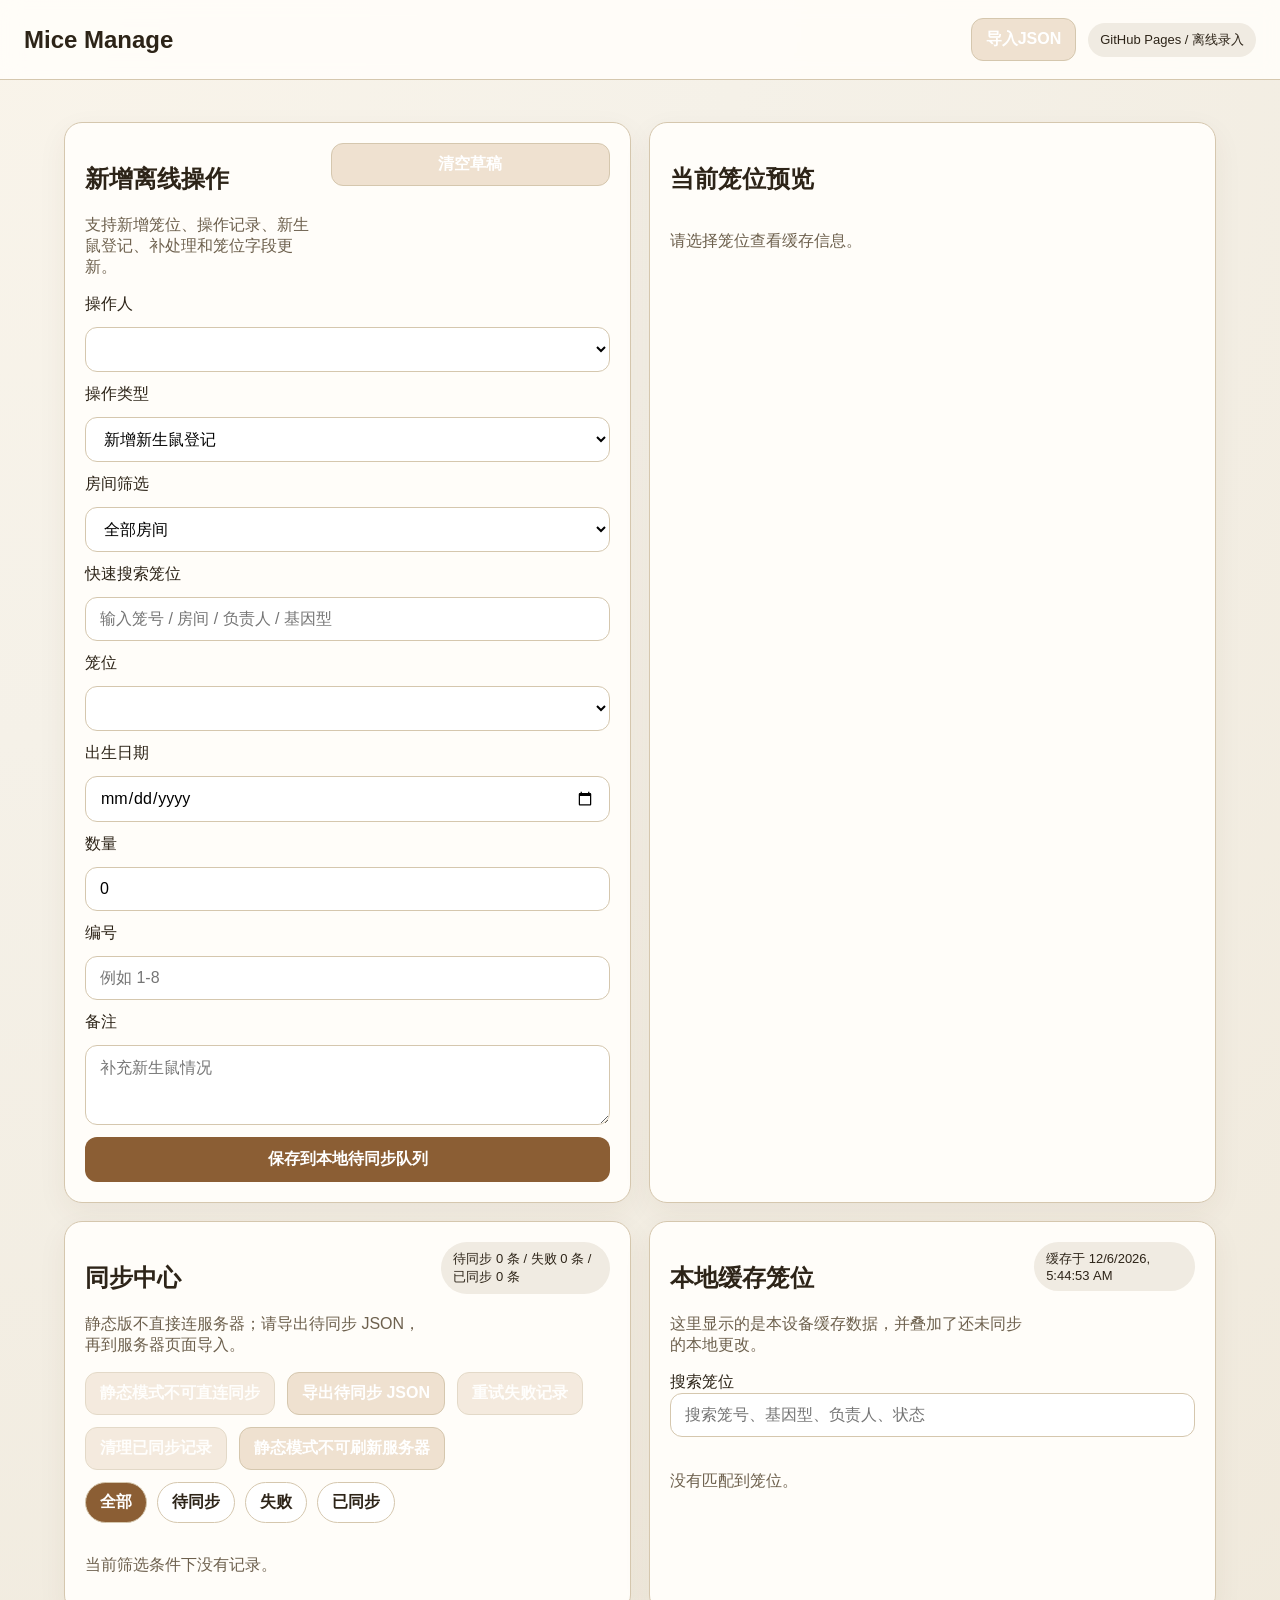
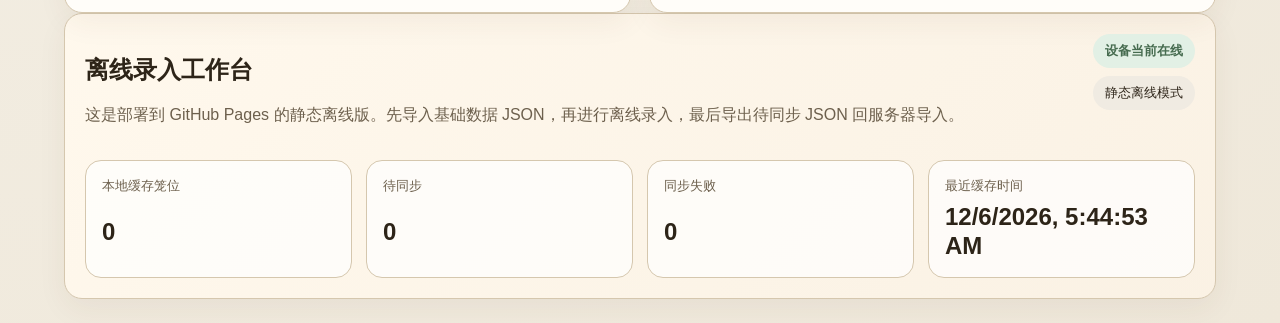
==== commit 2a33ca98: "Optimize Pages offline entry flow" ====
--- a/docs/index.html
+++ b/docs/index.html
@@ -16,45 +16,14 @@
             <span class="brand">Mice Manage</span>
         </div>
         <nav class="nav">
+            <button id="import-bootstrap-button" type="button" class="ghost-button nav-import-button">导入JSON</button>
+            <input id="bootstrap-file-input" type="file" accept=".json,application/json" class="hidden">
             <span class="user-chip">GitHub Pages / 离线录入</span>
         </nav>
     </header>
 
     <main class="page">
-        <section class="panel hero-panel">
-            <div class="panel-header">
-                <div>
-                    <h1>离线录入工作台</h1>
-                    <p class="muted">这是部署到 GitHub Pages 的静态离线版。先导入基础数据 JSON，再进行离线录入，最后导出待同步 JSON 回服务器导入。</p>
-                </div>
-                <div class="status-stack">
-                    <span id="network-status" class="status-badge">检测网络中</span>
-                    <span id="server-status" class="user-chip">静态离线模式</span>
-                </div>
-            </div>
-
-            <div class="stats-grid">
-                <article class="stat-card"><span class="stat-label">本地缓存笼位</span><strong id="stat-cages">0</strong></article>
-                <article class="stat-card"><span class="stat-label">待同步</span><strong id="stat-pending">0</strong></article>
-                <article class="stat-card"><span class="stat-label">同步失败</span><strong id="stat-failed">0</strong></article>
-                <article class="stat-card"><span class="stat-label">最近缓存时间</span><strong id="stat-cache-time">未缓存</strong></article>
-            </div>
-
-            <div id="notice-banner" class="notice-banner hidden"></div>
-        </section>
-
-        <section class="panel">
-            <div class="section-head">
-                <div>
-                    <h2>基础数据</h2>
-                    <p class="muted">先从服务器页面导出基础数据 JSON，再在这里导入。</p>
-                </div>
-            </div>
-            <div class="action-row">
-                <button id="import-bootstrap-button" type="button" class="ghost-button">导入基础数据 JSON</button>
-                <input id="bootstrap-file-input" type="file" accept=".json,application/json" class="hidden">
-            </div>
-        </section>
+        <div id="notice-banner" class="notice-banner hidden"></div>
 
         <section class="detail-layout">
             <article class="panel">
@@ -72,11 +41,11 @@
 
                     <label for="action-type">操作类型</label>
                     <select id="action-type" required>
-                        <option value="add_usage_record">新增操作记录</option>
                         <option value="add_birth_record">新增新生鼠登记</option>
                         <option value="update_birth_processing">补填新生鼠处理</option>
                         <option value="update_cage_fields">更新笼位字段</option>
                         <option value="create_cage">新增笼位</option>
+                        <option value="add_usage_record">新增操作记录</option>
                     </select>
 
                     <div id="existing-cage-fields" class="stack-form">
@@ -219,12 +188,32 @@
                 <div id="cage-cache-list" class="card-grid"></div>
             </article>
         </section>
+
+        <section class="panel hero-panel">
+            <div class="panel-header">
+                <div>
+                    <h1>离线录入工作台</h1>
+                    <p class="muted">这是部署到 GitHub Pages 的静态离线版。先导入基础数据 JSON，再进行离线录入，最后导出待同步 JSON 回服务器导入。</p>
+                </div>
+                <div class="status-stack">
+                    <span id="network-status" class="status-badge">检测网络中</span>
+                    <span id="server-status" class="user-chip">静态离线模式</span>
+                </div>
+            </div>
+
+            <div class="stats-grid">
+                <article class="stat-card"><span class="stat-label">本地缓存笼位</span><strong id="stat-cages">0</strong></article>
+                <article class="stat-card"><span class="stat-label">待同步</span><strong id="stat-pending">0</strong></article>
+                <article class="stat-card"><span class="stat-label">同步失败</span><strong id="stat-failed">0</strong></article>
+                <article class="stat-card"><span class="stat-label">最近缓存时间</span><strong id="stat-cache-time">未缓存</strong></article>
+            </div>
+        </section>
     </main>
 
     <script id="bootstrap-data" type="application/json"></script>
     <script id="offline-operator-data" type="application/json">null</script>
     <script id="offline-config" type="application/json">{"mode":"export-only","api_base_url":""}</script>
-    <script src="./offline.js?v=20260326j"></script>
+    <script src="./offline.js?v=20260404a"></script>
     <script>
         if ("serviceWorker" in navigator) {
             window.addEventListener("load", function () {
--- a/docs/styles.css
+++ b/docs/styles.css
@@ -60,6 +60,13 @@
     align-items: center;
     gap: 12px;
     flex-wrap: wrap;
+    justify-content: flex-end;
+}
+
+.nav-import-button {
+    width: auto;
+    padding: 10px 14px;
+    white-space: nowrap;
 }
 
 .header-import-form {
@@ -88,6 +95,11 @@
     max-width: 1200px;
     margin: 0 auto;
     padding: 24px;
+}
+
+.page > .notice-banner:first-child {
+    margin-top: 0;
+    margin-bottom: 18px;
 }
 
 .panel {
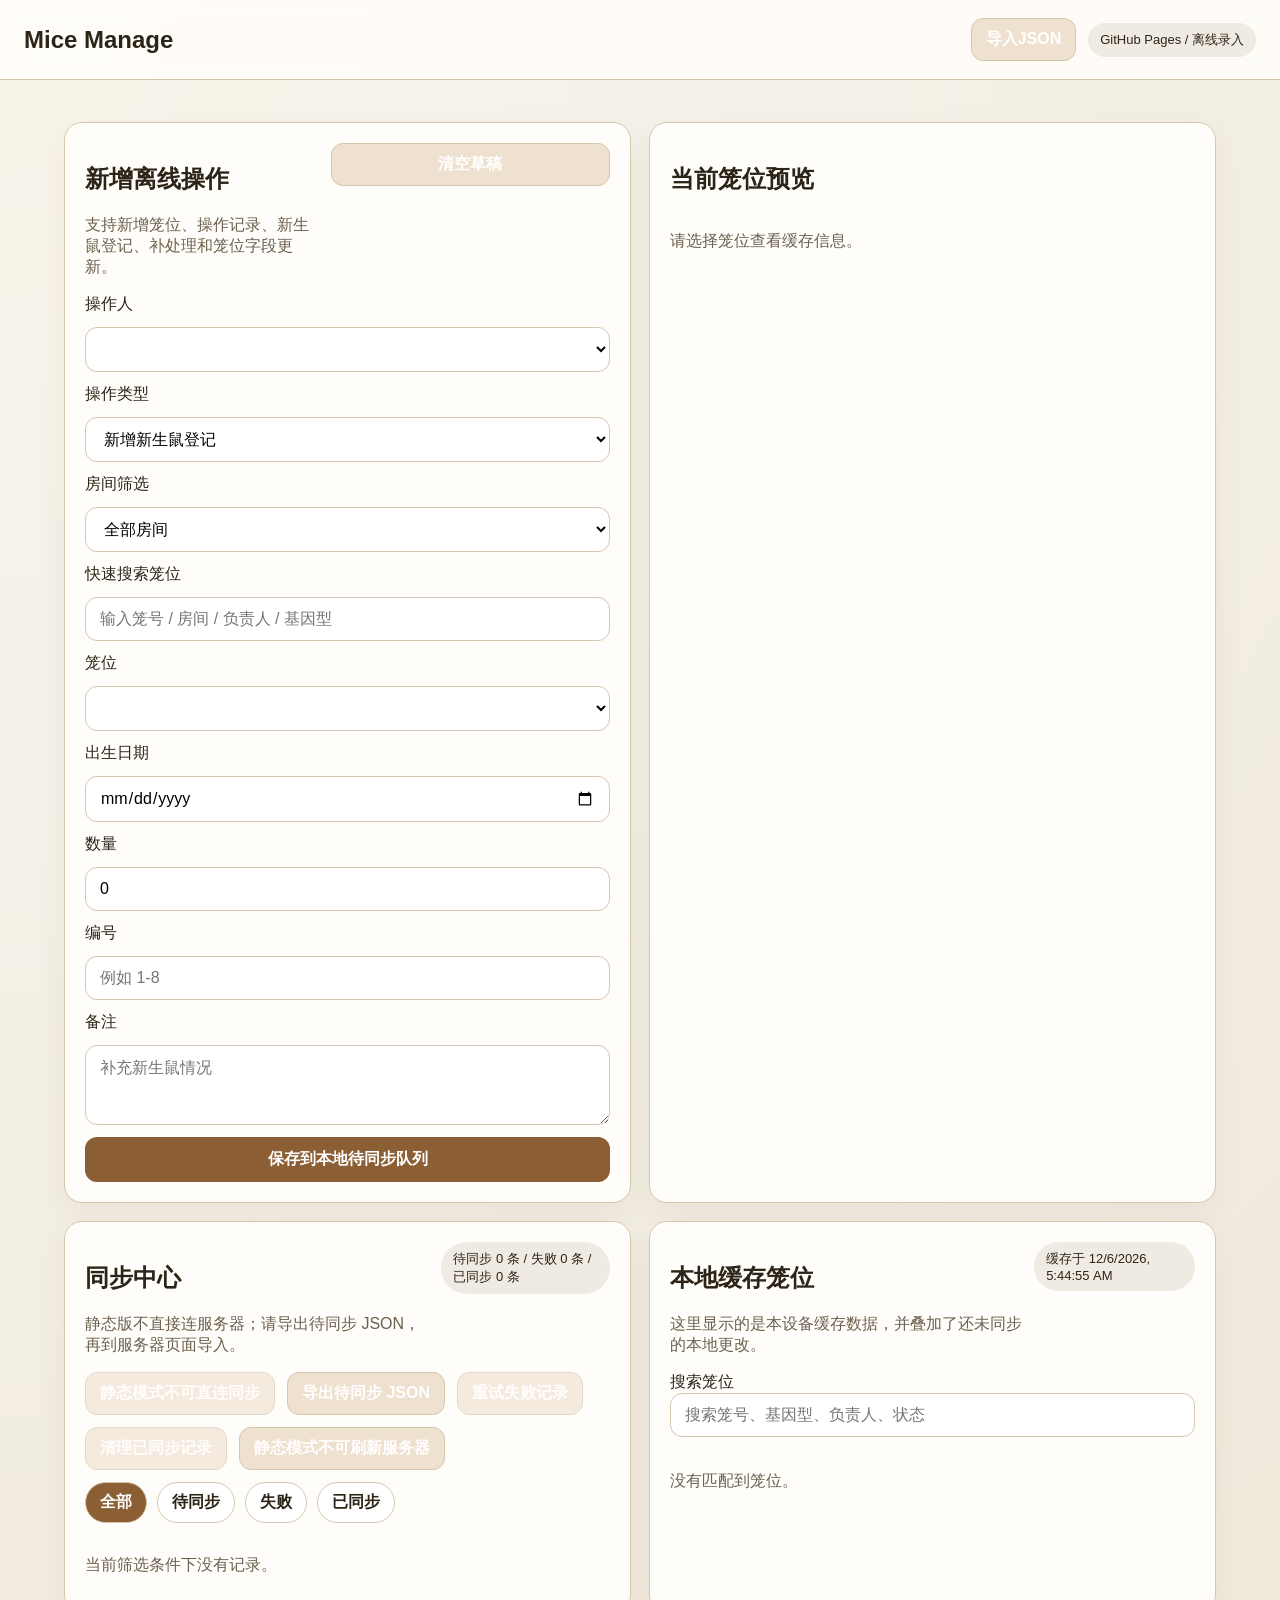
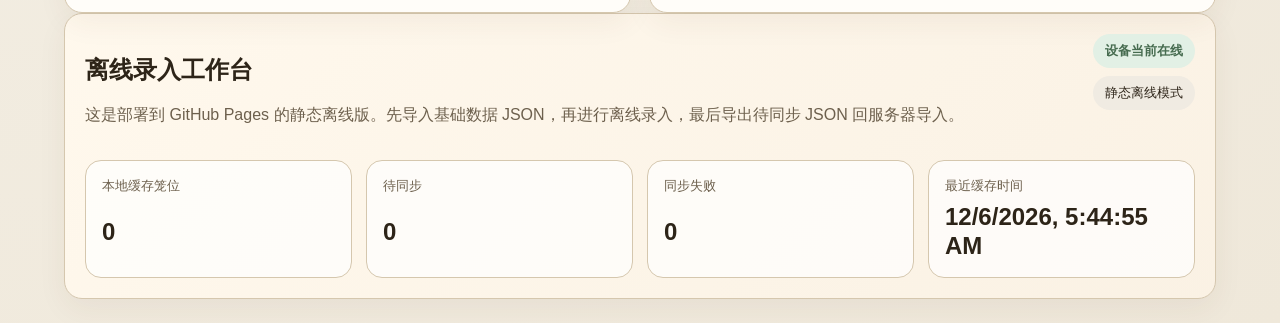
==== commit 7d932be5: "Show cage tag and PCR previews in Pages offline view" ====
--- a/docs/index.html
+++ b/docs/index.html
@@ -213,7 +213,7 @@
     <script id="bootstrap-data" type="application/json"></script>
     <script id="offline-operator-data" type="application/json">null</script>
     <script id="offline-config" type="application/json">{"mode":"export-only","api_base_url":""}</script>
-    <script src="./offline.js?v=20260404a"></script>
+    <script src="./offline.js?v=20260404b"></script>
     <script>
         if ("serviceWorker" in navigator) {
             window.addEventListener("load", function () {
--- a/docs/styles.css
+++ b/docs/styles.css
@@ -594,6 +594,38 @@
     min-height: 220px;
 }
 
+.selected-cage-card .cage-tag-slot {
+    margin-top: 0;
+    width: min(100%, 360px);
+}
+
+.selected-cage-card .cage-tag-card {
+    min-height: 0;
+}
+
+.selected-cage-card .cage-tag-preview {
+    min-height: 140px;
+    max-height: 220px;
+}
+
+.selected-cage-card .cage-tag-preview img {
+    max-height: 220px;
+}
+
+.preview-birth-image-list {
+    grid-template-columns: repeat(auto-fit, minmax(120px, 1fr));
+    margin-top: 6px;
+}
+
+.selected-cage-card .pcr-image-preview {
+    min-height: 110px;
+    max-height: 150px;
+}
+
+.selected-cage-card .pcr-image-preview img {
+    max-height: 134px;
+}
+
 .meta-grid,
 .detail-grid {
     display: grid;
